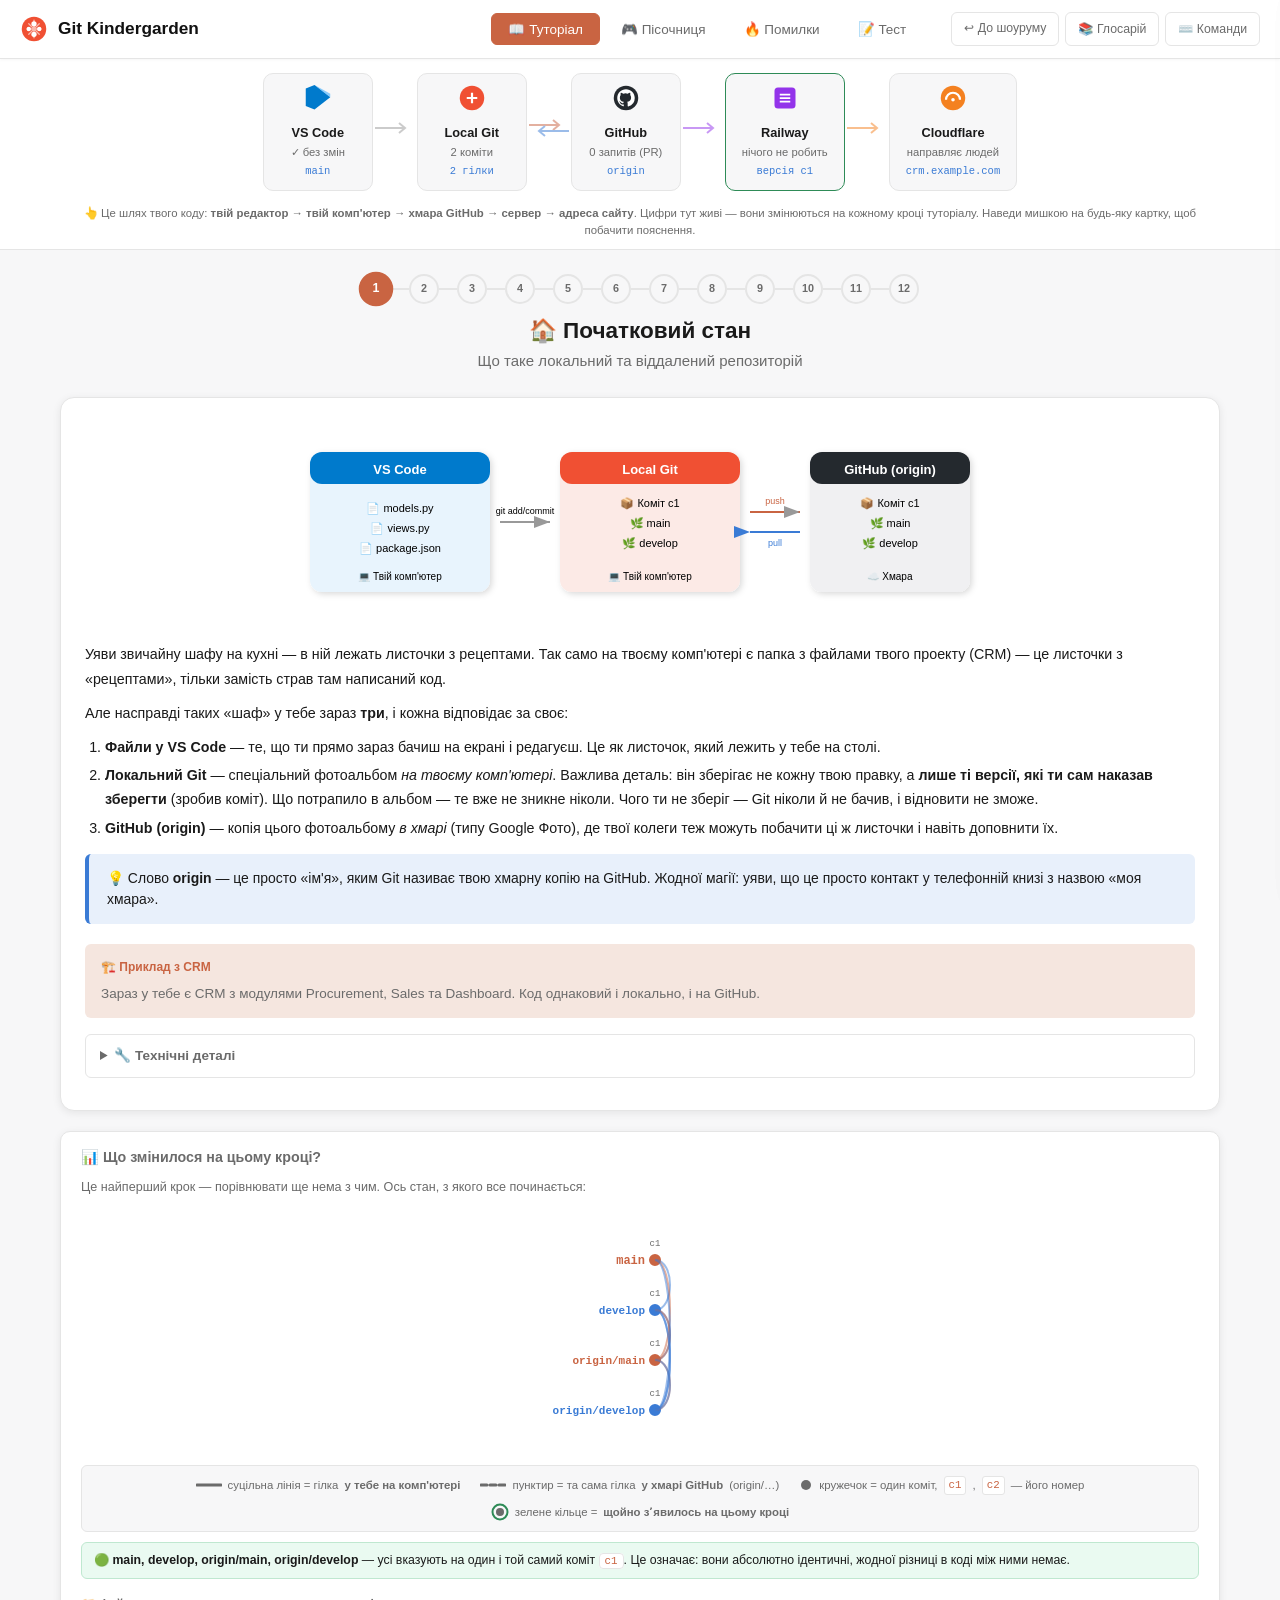
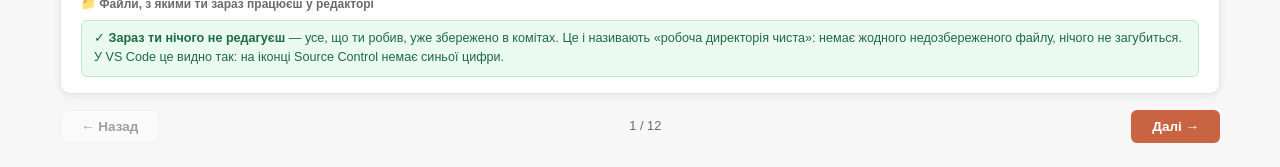
==== web-course/public/examples/git-kindergarden/index.html @ b1223efe "Add completed web course interface and interactive finale" ====
<!DOCTYPE html>
<html lang="uk">
<head>
  <meta charset="UTF-8">
  <meta name="viewport" content="width=device-width, initial-scale=1.0">
  <title>Git Kindergarden — Від коду до деплою</title>
  <link rel="stylesheet" href="css/styles.css">
</head>
<body>

<div class="app-wrapper">

  <!-- Header -->
  <header class="app-header">
    <div class="app-logo">
      <svg viewBox="0 0 32 32" width="28" height="28">
        <circle cx="16" cy="16" r="14" fill="#f05033"/>
        <path d="M16 6v20M8 16h16M10 10l12 12M22 10L10 22" stroke="#fff" stroke-width="1.5" stroke-linecap="round" opacity=".6"/>
        <circle cx="16" cy="10" r="3" fill="#fff"/>
        <circle cx="16" cy="22" r="3" fill="#fff"/>
        <circle cx="10" cy="16" r="2.5" fill="#fff"/>
        <circle cx="22" cy="16" r="2.5" fill="#fff"/>
      </svg>
      <span>Git Kindergarden</span>
    </div>

    <nav class="app-nav">
      <button class="nav-btn active" data-mode="tutorial">📖 Туторіал</button>
      <button class="nav-btn" data-mode="sandbox">🎮 Пісочниця</button>
      <button class="nav-btn" data-mode="failures">🔥 Помилки</button>
      <button class="nav-btn" data-mode="quiz">📝 Тест</button>
    </nav>

    <div class="util-btns">
      <a class="util-btn util-link" href="../../app.html#showroom">↩ До шоуруму</a>
      <button class="util-btn" onclick="toggleGlossary()">📚 Глосарій</button>
      <button class="util-btn" onclick="toggleCheatsheet()">⌨️ Команди</button>
    </div>
  </header>

  <!-- Pipeline Bar -->
  <div id="pipeline-bar"></div>

  <!-- Main Content -->
  <main class="main-content">

    <!-- Tutorial Mode -->
    <div id="tutorial-content" class="mode-content"></div>

    <!-- Sandbox Mode -->
    <div id="sandbox-content" class="mode-content hidden"></div>

    <!-- Failures Mode -->
    <div id="failures-content" class="mode-content hidden"></div>

    <!-- Quiz Mode -->
    <div id="quiz-content" class="mode-content hidden"></div>

  </main>

</div>

<!-- Glossary Panel -->
<div id="glossary-panel" class="slide-panel">
  <button class="panel-close" onclick="toggleGlossary()">&times;</button>
  <h2>📚 Глосарій Git</h2>

  <div class="glossary-item"><div class="glossary-term">repository (repo)</div><div class="glossary-def">Сховище вашого проєкту — весь код + вся історія змін.</div></div>
  <div class="glossary-item"><div class="glossary-term">commit</div><div class="glossary-def">Збереження "знімку" коду. Як зберегти гру — можна повернутися до цього моменту.</div></div>
  <div class="glossary-item"><div class="glossary-term">branch (гілка)</div><div class="glossary-def">Паралельна версія коду. Як чернетка документу — можна експериментувати, не зламавши оригінал.</div></div>
  <div class="glossary-item"><div class="glossary-term">main</div><div class="glossary-def">Головна гілка — "продакшн" код, який працює на сервері.</div></div>
  <div class="glossary-item"><div class="glossary-term">develop</div><div class="glossary-def">Гілка для збирання готових фіч перед випуском. "Тестовий полігон".</div></div>
  <div class="glossary-item"><div class="glossary-term">feature branch</div><div class="glossary-def">Окрема гілка для конкретної задачі: feature/add-dates, feature/fix-login.</div></div>
  <div class="glossary-item"><div class="glossary-term">origin</div><div class="glossary-def">Стандартна назва (alias) для вашого віддаленого репозиторію на GitHub. Як контакт у телефоні.</div></div>
  <div class="glossary-item"><div class="glossary-term">remote</div><div class="glossary-def">Віддалений сервер (зазвичай GitHub), де зберігається "хмарна" копія репозиторію.</div></div>
  <div class="glossary-item"><div class="glossary-term">clone</div><div class="glossary-def">Скопіювати весь репозиторій з GitHub на свій комп'ютер.</div></div>
  <div class="glossary-item"><div class="glossary-term">fetch</div><div class="glossary-def">Перевірити, чи є нові зміни на remote. НЕ змінює ваші файли — тільки інформація.</div></div>
  <div class="glossary-item"><div class="glossary-term">pull</div><div class="glossary-def">Завантажити зміни з remote І злити їх з вашою гілкою. fetch + merge в одній команді.</div></div>
  <div class="glossary-item"><div class="glossary-term">push</div><div class="glossary-def">Відправити ваші коміти на remote (GitHub). Зробити їх доступними для інших.</div></div>
  <div class="glossary-item"><div class="glossary-term">staging area (index)</div><div class="glossary-def">Проміжна зона перед комітом. Ви обираєте, які файли потраплять у наступний коміт.</div></div>
  <div class="glossary-item"><div class="glossary-term">git add</div><div class="glossary-def">Додати файли до staging area. "Покласти в кошик" перед "покупкою" (комітом).</div></div>
  <div class="glossary-item"><div class="glossary-term">merge</div><div class="glossary-def">Злити одну гілку в іншу. Об'єднати зміни.</div></div>
  <div class="glossary-item"><div class="glossary-term">merge conflict</div><div class="glossary-def">Ситуація, коли Git не може автоматично злити зміни — дві людини змінили одне місце.</div></div>
  <div class="glossary-item"><div class="glossary-term">Pull Request (PR)</div><div class="glossary-def">Запит на злиття вашої гілки. Інші перевіряють код + запускаються автоматичні тести.</div></div>
  <div class="glossary-item"><div class="glossary-term">code review</div><div class="glossary-def">Процес перевірки чужого коду перед злиттям. Другий погляд = менше багів.</div></div>
  <div class="glossary-item"><div class="glossary-term">Conventional Commits</div><div class="glossary-def">Домовленість, як підписувати коміти — не команда Git, а правило для людей. Підпис починається зі слова, що каже тип зміни: feat: — додав нове, fix: — виправив поломку, refactor: — переписав код без зміни поведінки, docs: — чіпав тільки тексти. Щоб потім можна було швидко знайти потрібне в історії.</div></div>
  <div class="glossary-item"><div class="glossary-term">CI/CD</div><div class="glossary-def">Continuous Integration / Continuous Deployment — автоматичні тести + деплой при кожному злитті.</div></div>
  <div class="glossary-item"><div class="glossary-term">deploy (деплой)</div><div class="glossary-def">Опублікувати код на сервері, зробити його доступним для користувачів.</div></div>
  <div class="glossary-item"><div class="glossary-term">rollback</div><div class="glossary-def">Повернутися до попередньої робочої версії. "Ctrl+Z" для сервера.</div></div>
  <div class="glossary-item"><div class="glossary-term">Railway</div><div class="glossary-def">Платформа для хостингу. Автоматично збирає і запускає ваш код з GitHub.</div></div>
  <div class="glossary-item"><div class="glossary-term">Cloudflare</div><div class="glossary-def">Сервіс DNS + CDN. Направляє ваш домен (crm.example.com) на сервер Railway.</div></div>
  <div class="glossary-item"><div class="glossary-term">health check</div><div class="glossary-def">Автоматична перевірка "чи живий сервер". Railway пінгає ваш додаток кожні N секунд.</div></div>
  <div class="glossary-item"><div class="glossary-term">hotfix</div><div class="glossary-def">Терміновий фікс прямо в main, коли продакшн зламаний. Обходить звичайний процес.</div></div>
  <div class="glossary-item"><div class="glossary-term">flaky test</div><div class="glossary-def">Нестабільний тест — то проходить, то падає. Причина: залежність від часу, мережі або порядку виконання.</div></div>
</div>

<!-- Cheatsheet Panel -->
<div id="cheatsheet-panel" class="slide-panel">
  <button class="panel-close" onclick="toggleCheatsheet()">&times;</button>
  <h2>⌨️ Git Cheat Sheet</h2>

  <div class="cheat-group">
    <h3>Початок роботи</h3>
    <div class="cheat-row"><span class="cheat-cmd">git clone &lt;url&gt;</span><span class="cheat-desc">Клонувати репо</span></div>
    <div class="cheat-row"><span class="cheat-cmd">git status</span><span class="cheat-desc">Перевірити стан</span></div>
    <div class="cheat-row"><span class="cheat-cmd">git log --oneline</span><span class="cheat-desc">Історія комітів</span></div>
  </div>

  <div class="cheat-group">
    <h3>Синхронізація</h3>
    <div class="cheat-row"><span class="cheat-cmd">git fetch</span><span class="cheat-desc">Перевірити remote</span></div>
    <div class="cheat-row"><span class="cheat-cmd">git pull origin develop</span><span class="cheat-desc">Завантажити + злити</span></div>
    <div class="cheat-row"><span class="cheat-cmd">git push origin &lt;branch&gt;</span><span class="cheat-desc">Відправити коміти</span></div>
  </div>

  <div class="cheat-group">
    <h3>Гілки</h3>
    <div class="cheat-row"><span class="cheat-cmd">git branch</span><span class="cheat-desc">Список гілок</span></div>
    <div class="cheat-row"><span class="cheat-cmd">git checkout -b &lt;name&gt;</span><span class="cheat-desc">Нова гілка</span></div>
    <div class="cheat-row"><span class="cheat-cmd">git checkout &lt;name&gt;</span><span class="cheat-desc">Перейти на гілку</span></div>
    <div class="cheat-row"><span class="cheat-cmd">git branch -d &lt;name&gt;</span><span class="cheat-desc">Видалити гілку</span></div>
  </div>

  <div class="cheat-group">
    <h3>Зміни</h3>
    <div class="cheat-row"><span class="cheat-cmd">git add .</span><span class="cheat-desc">Stage усіх змін</span></div>
    <div class="cheat-row"><span class="cheat-cmd">git add &lt;file&gt;</span><span class="cheat-desc">Stage одного файлу</span></div>
    <div class="cheat-row"><span class="cheat-cmd">git commit -m "msg"</span><span class="cheat-desc">Зберегти коміт</span></div>
    <div class="cheat-row"><span class="cheat-cmd">git diff</span><span class="cheat-desc">Побачити зміни</span></div>
    <div class="cheat-row"><span class="cheat-cmd">git stash</span><span class="cheat-desc">Тимчасово сховати</span></div>
    <div class="cheat-row"><span class="cheat-cmd">git stash pop</span><span class="cheat-desc">Повернути сховане</span></div>
  </div>

  <div class="cheat-group">
    <h3>Виправлення проблем</h3>
    <div class="cheat-row"><span class="cheat-cmd">git pull origin develop</span><span class="cheat-desc">Push відхилено?</span></div>
    <div class="cheat-row"><span class="cheat-cmd">git log --merge</span><span class="cheat-desc">Конфлікти?</span></div>
    <div class="cheat-row"><span class="cheat-cmd">git reset HEAD &lt;file&gt;</span><span class="cheat-desc">Unstage файл</span></div>
    <div class="cheat-row"><span class="cheat-cmd">git checkout -- &lt;file&gt;</span><span class="cheat-desc">Скасувати зміни</span></div>
  </div>

  <div class="cheat-group">
    <h3>⚠️ Ніколи не робити</h3>
    <div class="cheat-row"><span class="cheat-cmd" style="color:var(--clr-error)">git push --force</span><span class="cheat-desc">Перезапише чужу роботу!</span></div>
    <div class="cheat-row"><span class="cheat-cmd" style="color:var(--clr-error)">git reset --hard</span><span class="cheat-desc">Втратите всі зміни!</span></div>
  </div>
</div>

<!-- Scripts (order matters: state → engine → visualizer → tutorial → sandbox → failures → quiz → app) -->
<script src="js/state.js"></script>
<script src="js/git-engine.js"></script>
<script src="js/visualizer.js"></script>
<script src="js/tutorial.js"></script>
<script src="js/sandbox.js"></script>
<script src="js/failures.js"></script>
<script src="js/quiz.js"></script>
<script src="js/app.js"></script>

</body>
</html>
---- web-course/public/examples/git-kindergarden/css/styles.css ----
/* ============================================
   GIT ACADEMY — Light Theme CSS
   Inspired by Claude Cowork desktop interface
   ============================================ */

/* ── CSS Custom Properties ─────────────────── */
:root {
  /* Surface colors */
  --bg: #f7f7f8;
  --bg-card: #ffffff;
  --bg-card-hover: #f0f0f2;
  --bg-input: #ffffff;
  --border: #e5e5e5;
  --border-accent: #c96442;

  /* Text */
  --text: #1a1a1a;
  --text-dim: #6b6b6b;
  --text-bright: #111111;

  /* Branch colors */
  --clr-main: #c96442;
  --clr-develop: #3a7bd5;
  --clr-feature1: #8b5cf6;
  --clr-feature2: #0891b2;
  --clr-feature3: #059669;
  --clr-hotfix: #dc2626;

  /* Environment colors */
  --clr-vscode: #007acc;
  --clr-vscode-hi: #1a9fff;
  --clr-vscode-bg: #e8f4fd;
  --clr-git: #f05033;
  --clr-git-bg: #fceae6;
  --clr-github: #24292e;
  --clr-github-bg: #f0f0f2;
  --clr-railway: #9333ea;
  --clr-railway-bg: #f3e8ff;
  --clr-cf: #f48120;
  --clr-cf-bg: #fef0e0;

  /* Arrows & signals */
  --clr-push: #c96442;
  --clr-pull: #3a7bd5;
  --clr-deploy: #9333ea;
  --clr-arrow: #999;

  /* Status */
  --clr-ok: #2e8b57;
  --clr-warn: #d4930d;
  --clr-error: #d14040;
  --clr-info: #3a7bd5;

  /* UI */
  --radius: 10px;
  --radius-sm: 6px;
  --shadow: 0 2px 8px rgba(0,0,0,.08);
  --shadow-lg: 0 4px 16px rgba(0,0,0,.10);
  --transition: .2s ease;

  /* Font */
  --font: -apple-system, BlinkMacSystemFont, 'Segoe UI', Roboto, 'Helvetica Neue', Arial, sans-serif;
  --font-mono: 'SF Mono', 'Cascadia Code', 'Fira Code', Consolas, monospace;
}

/* ── Reset & Base ─────────────────────────── */
*, *::before, *::after { box-sizing: border-box; margin: 0; padding: 0; }

html { font-size: 15px; scroll-behavior: smooth; }

body {
  font-family: var(--font);
  background: var(--bg);
  color: var(--text);
  line-height: 1.6;
  min-height: 100vh;
  overflow-x: hidden;
  -webkit-font-smoothing: antialiased;
}

a { color: var(--clr-info); text-decoration: none; }
a:hover { text-decoration: underline; }

code {
  font-family: var(--font-mono);
  background: #f0f0f2;
  padding: 2px 6px;
  border-radius: 4px;
  font-size: .88em;
  color: var(--clr-main);
}

h1, h2, h3, h4 { font-weight: 600; line-height: 1.3; }

.hidden { display: none !important; }

/* ── Layout ───────────────────────────────── */
.app-wrapper {
  display: flex;
  flex-direction: column;
  min-height: 100vh;
}

/* ── Header ───────────────────────────────── */
.app-header {
  background: #ffffff;
  border-bottom: 1px solid var(--border);
  padding: 12px 20px;
  display: flex;
  align-items: center;
  gap: 16px;
  position: sticky;
  top: 0;
  z-index: 100;
  box-shadow: 0 1px 3px rgba(0,0,0,.04);
}

.app-logo {
  display: flex;
  align-items: center;
  gap: 10px;
  font-size: 1.15rem;
  font-weight: 700;
  color: var(--text-bright);
  white-space: nowrap;
}
.app-logo svg { flex-shrink: 0; }

/* Navigation */
.app-nav {
  display: flex;
  gap: 4px;
  margin-left: auto;
  flex-wrap: wrap;
}

.nav-btn {
  background: transparent;
  color: var(--text-dim);
  border: 1px solid transparent;
  padding: 7px 16px;
  border-radius: var(--radius-sm);
  cursor: pointer;
  font-family: inherit;
  font-size: .9rem;
  font-weight: 500;
  transition: var(--transition);
  white-space: nowrap;
}
.nav-btn:hover { color: var(--text); background: var(--bg); }
.nav-btn.active {
  color: #fff;
  background: var(--clr-main);
  border-color: var(--clr-main);
}

/* Utility buttons */
.util-btns {
  display: flex;
  gap: 6px;
  margin-left: 12px;
}
.util-btn {
  background: #fff;
  color: var(--text-dim);
  border: 1px solid var(--border);
  padding: 6px 12px;
  border-radius: var(--radius-sm);
  cursor: pointer;
  font-family: inherit;
  font-size: .82rem;
  transition: var(--transition);
  white-space: nowrap;
}
.util-btn:hover { color: var(--text); background: var(--bg); border-color: var(--clr-main); }

/* ── Pipeline Bar ─────────────────────────── */
#pipeline-bar {
  background: #fff;
  border-bottom: 1px solid var(--border);
  overflow-x: auto;
}

.pipeline {
  display: flex;
  align-items: center;
  justify-content: center;
  padding: 14px 20px;
  gap: 0;
  min-width: fit-content;
}

.env-card {
  background: var(--bg);
  border: 1px solid var(--border);
  border-radius: var(--radius);
  padding: 10px 16px;
  min-width: 110px;
  text-align: center;
  transition: var(--transition);
  position: relative;
}
.env-card:hover { border-color: var(--clr-main); transform: translateY(-2px); box-shadow: var(--shadow); }
.env-card.env-changed { border-color: var(--clr-warn); }
.env-card.env-ok { border-color: var(--clr-ok); }
.env-card.env-building { border-color: var(--clr-warn); animation: pulse-border 1.5s infinite; }
.env-card.env-down { border-color: var(--clr-error); }

.env-icon { margin-bottom: 4px; }
.env-label { font-weight: 600; font-size: .85rem; color: var(--text); }
.env-detail { font-size: .75rem; color: var(--text-dim); }
.env-branch {
  font-size: .7rem;
  font-family: var(--font-mono);
  color: var(--clr-info);
  margin-top: 2px;
}

.env-arrow {
  flex-shrink: 0;
  margin: 0 2px;
  opacity: .5;
}

@keyframes pulse-border {
  0%, 100% { border-color: var(--clr-warn); }
  50% { border-color: var(--clr-railway); }
}

.arrow-pulse { animation: arrowMove 1s infinite; }
@keyframes arrowMove {
  0% { stroke-dashoffset: 0; }
  100% { stroke-dashoffset: -20; }
}

/* ── Main Content ─────────────────────────── */
.main-content {
  flex: 1;
  padding: 24px 20px;
  max-width: 1200px;
  margin: 0 auto;
  width: 100%;
}

.mode-content { animation: fadeIn .25s ease; }
.mode-content.hidden { display: none; }

@keyframes fadeIn {
  from { opacity: 0; transform: translateY(6px); }
  to { opacity: 1; transform: translateY(0); }
}

/* ═══════════════════════════════════════════
   TUTORIAL MODE
   ═══════════════════════════════════════════ */

.tutorial-layout { max-width: 900px; margin: 0 auto; }

/* Step header with progress dots */
.step-header {
  text-align: center;
  margin-bottom: 24px;
}
.step-header h2 {
  font-size: 1.5rem;
  margin: 12px 0 4px;
}

.step-progress {
  display: flex;
  align-items: center;
  justify-content: center;
  gap: 0;
  margin-bottom: 8px;
  flex-wrap: wrap;
}
.step-dot {
  width: 30px;
  height: 30px;
  border-radius: 50%;
  display: flex;
  align-items: center;
  justify-content: center;
  font-size: .72rem;
  font-weight: 600;
  cursor: pointer;
  transition: all .2s;
  background: var(--bg);
  color: var(--text-dim);
  border: 2px solid var(--border);
  flex-shrink: 0;
}
.step-dot.active {
  background: var(--clr-main);
  color: #fff;
  border-color: var(--clr-main);
  transform: scale(1.15);
}
.step-dot.done {
  background: #eaf5ef;
  color: var(--clr-ok);
  border-color: var(--clr-ok);
}
.step-dot:hover:not(.active) {
  border-color: var(--clr-main);
  background: #f5e6df;
}
.step-line {
  width: 18px;
  height: 2px;
  background: var(--border);
  flex-shrink: 0;
}

.step-subtitle {
  font-size: 1rem;
  color: var(--text-dim);
  margin-bottom: 4px;
}

/* Step body card */
.step-body {
  background: #fff;
  border: 1px solid var(--border);
  border-radius: 14px;
  padding: 24px;
  margin-bottom: 20px;
  box-shadow: var(--shadow);
}

.step-visual {
  margin-bottom: 20px;
  overflow-x: auto;
}

.step-explanation {
  margin-bottom: 20px;
  font-size: .95rem;
  line-height: 1.7;
}
.step-explanation p { margin-bottom: 10px; }
.step-explanation ol, .step-explanation ul { margin: 8px 0 8px 20px; }
.step-explanation li { margin-bottom: 4px; }

/* CRM example box */
.step-crm {
  background: #f5e6df;
  border-radius: var(--radius-sm);
  padding: 14px 16px;
  margin-bottom: 16px;
}
.crm-badge {
  font-size: .8rem;
  font-weight: 700;
  color: var(--clr-main);
  margin-bottom: 6px;
}
.step-crm p { font-size: .9rem; color: var(--text-dim); margin: 0; }

/* Also old-style .crm-example */
.crm-example {
  background: #f3e8ff;
  border: 1px solid #ddd0f7;
  border-radius: var(--radius);
  padding: 16px;
  margin: 14px 0;
}
.crm-example h4 { color: var(--clr-railway); margin-bottom: 8px; }

/* Tech details expandable */
.step-tech {
  border: 1px solid var(--border);
  border-radius: var(--radius-sm);
  margin-bottom: 8px;
}
.step-tech summary {
  padding: 10px 14px;
  cursor: pointer;
  font-weight: 600;
  font-size: .9rem;
  color: var(--text-dim);
  transition: background .15s;
}
.step-tech summary:hover { background: var(--bg); }
.tech-content {
  padding: 10px 14px 14px;
  font-size: .88rem;
  color: var(--text-dim);
  line-height: 1.7;
  border-top: 1px solid var(--border);
}

/* Old-style tech-detail */
.tech-detail {
  background: #e8f0fb;
  border: 1px solid #d0dff5;
  border-radius: var(--radius);
  padding: 16px;
  margin: 14px 0;
  font-size: .9rem;
}

/* "What changed" */
.step-what-changed {
  background: #fff;
  border: 1px solid var(--border);
  border-radius: var(--radius);
  padding: 16px 20px;
  margin-bottom: 16px;
  box-shadow: var(--shadow);
}
.step-what-changed h4 {
  font-size: .95rem;
  margin-bottom: 10px;
  color: var(--text-dim);
}

/* Step navigation */
.step-nav {
  display: flex;
  align-items: center;
  justify-content: space-between;
  gap: 12px;
}
.step-counter {
  font-size: .85rem;
  color: var(--text-dim);
  font-weight: 500;
}

/* Old-style tutorial nav */
.tutorial-header {
  display: flex;
  justify-content: space-between;
  align-items: center;
  margin-bottom: 20px;
}
.tutorial-progress {
  display: flex;
  gap: 6px;
  flex-wrap: wrap;
}
.progress-dot {
  width: 10px; height: 10px;
  border-radius: 50%;
  background: var(--border);
  cursor: pointer;
  transition: var(--transition);
}
.progress-dot.active { background: var(--clr-info); transform: scale(1.3); }
.progress-dot.done { background: var(--clr-ok); }
.progress-dot:hover { background: var(--text-dim); }
.tutorial-nav {
  display: flex;
  justify-content: space-between;
  margin-top: 24px;
}
.tutorial-card {
  background: #fff;
  border: 1px solid var(--border);
  border-radius: var(--radius);
  padding: 28px;
  margin-bottom: 20px;
  box-shadow: var(--shadow);
}
.tutorial-card h2 {
  font-size: 1.4rem;
  margin-bottom: 4px;
  color: var(--text-bright);
}
.tutorial-card .subtitle { color: var(--text-dim); margin-bottom: 16px; }
.tutorial-card h3 { font-size: 1.1rem; margin: 16px 0 8px; color: var(--clr-info); }
.tutorial-card ul, .tutorial-card ol { margin-left: 20px; margin-bottom: 12px; }
.tutorial-card li { margin-bottom: 4px; }
.tutorial-visual {
  background: var(--bg);
  border: 1px solid var(--border);
  border-radius: var(--radius);
  padding: 20px;
  margin: 16px 0;
  overflow-x: auto;
}
.visual-container { text-align: center; }
.visual-container svg { max-width: 100%; height: auto; }

/* ── Info / Warning / Tip Boxes ───────────── */
.info-box, .warning-box, .tip-box {
  border-radius: var(--radius-sm);
  padding: 14px 18px;
  margin: 14px 0;
  font-size: .93rem;
  line-height: 1.5;
}
.info-box {
  background: #e8f0fb;
  border-left: 4px solid var(--clr-info);
}
.warning-box {
  background: #fef7e6;
  border-left: 4px solid var(--clr-warn);
}
.tip-box {
  background: #eaf5ef;
  border-left: 4px solid var(--clr-ok);
}

/* ── Buttons ──────────────────────────────── */
.btn {
  padding: 8px 20px;
  border: 1px solid transparent;
  border-radius: var(--radius-sm);
  font-family: inherit;
  font-size: .9rem;
  font-weight: 600;
  cursor: pointer;
  transition: var(--transition);
}
.btn:disabled { opacity: .4; cursor: not-allowed; }
.btn-primary { background: var(--clr-main); color: #fff; }
.btn-primary:hover:not(:disabled) { background: #b5573a; }
.btn-secondary { background: #fff; color: var(--text); border-color: var(--border); }
.btn-secondary:hover:not(:disabled) { border-color: var(--text-dim); background: var(--bg); }
.btn-success { background: var(--clr-ok); color: #fff; }
.btn-success:hover:not(:disabled) { background: #257a4a; }
.btn-merge {
  background: var(--clr-ok);
  color: #fff;
  padding: 10px 24px;
  border: none;
  border-radius: var(--radius-sm);
  font-family: inherit;
  font-size: .9rem;
  font-weight: 600;
  cursor: pointer;
}
.btn-merge:disabled { opacity: .5; cursor: not-allowed; }

/* ═══════════════════════════════════════════
   TUTORIAL VISUALS — Mock Editors, GH, etc.
   ═══════════════════════════════════════════ */

.illustration {
  display: block;
  width: 100%;
  max-width: 700px;
  margin: 0 auto;
  border-radius: var(--radius-sm);
}
.illustration-placeholder {
  display: flex;
  align-items: center;
  justify-content: center;
  height: 120px;
  font-size: 2rem;
  background: var(--bg);
  border-radius: var(--radius-sm);
}

.color-mod { color: var(--clr-warn); }
.color-new { color: var(--clr-ok); }
.color-del { color: var(--clr-error); }

/* ── Mock VS Code ─────────────────────────── */
.mock-vscode {
  background: #1e1e1e;
  border-radius: var(--radius);
  overflow: hidden;
  box-shadow: var(--shadow-lg);
  font-family: var(--font-mono);
  font-size: .82rem;
}
.mock-title-bar {
  display: flex;
  align-items: center;
  gap: 10px;
  padding: 8px 14px;
  background: #323233;
  color: #ccc;
  font-size: .78rem;
}
.mock-dots { display: flex; gap: 5px; }
.mock-dots i {
  width: 10px; height: 10px;
  border-radius: 50%;
  display: block;
}
.mock-dots i:nth-child(1) { background: #ff5f57; }
.mock-dots i:nth-child(2) { background: #febc2e; }
.mock-dots i:nth-child(3) { background: #28c840; }

.mock-editor {
  display: flex;
  min-height: 160px;
}
.mock-sidebar {
  width: 200px;
  padding: 10px 8px;
  background: #252526;
  border-right: 1px solid #3c3c3c;
  color: #ccc;
  font-size: .76rem;
}
.mock-file {
  padding: 3px 6px;
  white-space: nowrap;
}
.mock-file.indent { padding-left: 20px; }
.mock-file.mod-file { color: #e2c08d; }
.badge-m {
  display: inline-block;
  background: var(--clr-warn);
  color: #fff;
  font-size: .62rem;
  font-weight: 700;
  padding: 1px 4px;
  border-radius: 3px;
  margin-left: 4px;
}

.mock-code {
  flex: 1;
  padding: 10px 12px;
  color: #d4d4d4;
  line-height: 1.6;
}
.code-line { padding: 1px 0; white-space: nowrap; }
.code-line.code-added {
  background: rgba(40, 167, 69, 0.12);
  border-left: 3px solid #28c840;
  padding-left: 6px;
}
.ln {
  color: #858585;
  display: inline-block;
  width: 24px;
  text-align: right;
  margin-right: 12px;
  user-select: none;
}
.kw { color: #569cd6; }
.fn { color: #dcdcaa; }
.add { color: #6a9955; }

/* ── Realistic VS Code IDE mockup (Activity Bar + Source Control + Status Bar) ── */
.vscode-ide {
  background: #1e1e1e;
  border-radius: var(--radius);
  overflow: hidden;
  box-shadow: var(--shadow-lg);
  font-family: var(--font-mono);
}
.vscode-ide .mock-title-bar { font-family: var(--font); }

.vscode-ide-body {
  display: flex;
  min-height: 220px;
}

/* Activity Bar — leftmost thin strip of icons */
.activity-bar {
  width: 48px;
  flex-shrink: 0;
  background: #333333;
  display: flex;
  flex-direction: column;
  align-items: center;
  padding-top: 8px;
  gap: 2px;
}
.activity-icon {
  position: relative;
  width: 48px;
  height: 42px;
  display: flex;
  align-items: center;
  justify-content: center;
  font-size: 1.15rem;
  color: #a7a7a7;
  border-left: 2px solid transparent;
}
.activity-icon.active {
  color: #ffffff;
  border-left: 2px solid #ffffff;
  background: rgba(255,255,255,0.04);
}
.activity-badge {
  position: absolute;
  top: 4px;
  right: 6px;
  background: #007acc;
  color: #fff;
  font-size: .6rem;
  font-weight: 700;
  min-width: 15px;
  height: 15px;
  border-radius: 8px;
  display: flex;
  align-items: center;
  justify-content: center;
  padding: 0 3px;
  font-family: var(--font);
}

/* Callout: numbered badge pointing at the exact clickable element */
.ui-pin {
  position: relative;
}
.ui-pin.ui-highlight {
  outline: 2px solid #ff9d3b;
  outline-offset: 1px;
  border-radius: 4px;
  animation: pinPulse 1.6s ease-in-out infinite;
}
.callout-num {
  display: inline-flex;
  width: 19px;
  height: 19px;
  border-radius: 50%;
  background: #ff9d3b;
  color: #1e1e1e;
  font-size: .68rem;
  font-weight: 800;
  align-items: center;
  justify-content: center;
  font-family: var(--font);
  vertical-align: middle;
  margin-right: 2px;
}
.ui-pin .callout-num {
  position: absolute;
  top: -9px;
  left: -9px;
  z-index: 5;
  box-shadow: 0 0 0 2px #1e1e1e;
}
@keyframes pinPulse {
  0%, 100% { box-shadow: 0 0 0 0 rgba(255,157,59,.45); }
  50% { box-shadow: 0 0 0 5px rgba(255,157,59,0); }
}

/* Source Control side panel */
.sc-panel {
  width: 280px;
  flex-shrink: 0;
  background: #252526;
  border-right: 1px solid #3c3c3c;
  color: #cccccc;
  font-family: var(--font);
  font-size: .78rem;
  overflow: hidden;
}
.sc-panel-header {
  padding: 8px 12px 4px;
  font-size: .68rem;
  font-weight: 700;
  letter-spacing: .04em;
  color: #cccccc;
  text-transform: uppercase;
  opacity: .85;
}
.sc-message-box {
  margin: 4px 10px 8px;
  background: #313131;
  border: 1px solid #3c3c3c;
  border-radius: 3px;
  padding: 6px 8px;
  font-size: .76rem;
  color: #d4d4d4;
  min-height: 34px;
}
.sc-message-box.placeholder { color: #767676; font-style: normal; }
.sc-commit-btn {
  margin: 0 10px 10px;
  background: #0e639c;
  color: #fff;
  border: none;
  border-radius: 3px;
  padding: 5px 10px;
  font-size: .76rem;
  font-weight: 600;
  display: block;
  width: calc(100% - 20px);
  text-align: center;
  cursor: default;
  font-family: var(--font);
}
.sc-section-header {
  display: flex;
  align-items: center;
  justify-content: space-between;
  padding: 5px 10px;
  font-size: .72rem;
  font-weight: 600;
  color: #cccccc;
}
.sc-section-header .sc-count {
  background: #4d4d4d;
  border-radius: 9px;
  font-size: .64rem;
  padding: 0 6px;
  margin-left: 6px;
  font-weight: 700;
}
.sc-action-icon {
  color: #cccccc;
  font-size: .8rem;
  opacity: .9;
  padding: 1px 4px;
}
.sc-file-row {
  display: flex;
  align-items: center;
  justify-content: space-between;
  padding: 3px 10px;
  gap: 6px;
  white-space: nowrap;
}
.sc-file-row .sc-fname {
  overflow: hidden;
  text-overflow: ellipsis;
  color: #e3e3e3;
}
.sc-file-row .sc-fpath {
  color: #8c8c8c;
  font-size: .68rem;
  margin-left: 4px;
}
.sc-status-letter {
  font-size: .7rem;
  font-weight: 700;
  width: 16px;
  text-align: center;
  flex-shrink: 0;
}
.sc-status-letter.M { color: #e2c08d; }
.sc-status-letter.U { color: #81b88b; }
.sc-status-letter.A { color: #81b88b; }
.sc-stage-icon {
  flex-shrink: 0;
  color: #cccccc;
  opacity: .85;
  font-size: .85rem;
}

/* Status Bar — bottom strip */
.vscode-status-bar {
  display: flex;
  align-items: center;
  justify-content: space-between;
  background: #007acc;
  color: #fff;
  font-size: .72rem;
  font-family: var(--font);
  padding: 2px 10px;
  gap: 10px;
}
.status-bar-left { display: flex; align-items: center; gap: 14px; }
.status-bar-item { display: flex; align-items: center; gap: 4px; }

/* Branch picker popup mockup (for "create branch" step) */
.branch-picker {
  margin-top: -2px;
  background: #252526;
  border: 1px solid #454545;
  border-radius: 4px;
  width: 300px;
  box-shadow: var(--shadow-lg);
  font-family: var(--font);
  font-size: .78rem;
  overflow: hidden;
}
.branch-picker-input {
  padding: 7px 10px;
  background: #3c3c3c;
  color: #fff;
  border-bottom: 1px solid #454545;
}
.branch-picker-item {
  padding: 6px 10px;
  color: #cccccc;
  display: flex;
  gap: 8px;
  align-items: center;
}
.branch-picker-item.bp-new { color: #4fc1ff; }
.branch-picker-item.bp-active { background: #04395e; }

/* Instruction list under a VS Code mockup */
.vscode-steps {
  margin-top: 14px;
  padding: 12px 16px;
  background: var(--bg);
  border: 1px solid var(--border);
  border-radius: var(--radius);
}
.vscode-steps h5 {
  margin: 0 0 8px;
  font-size: .88rem;
  display: flex;
  align-items: center;
  gap: 6px;
}
.vscode-steps ol {
  margin: 0;
  padding-left: 20px;
}
.vscode-steps li {
  margin-bottom: 6px;
  line-height: 1.5;
}
.vscode-steps li .callout-num {
  display: inline-flex;
  position: static;
  width: 17px;
  height: 17px;
  border-radius: 50%;
  background: #ff9d3b;
  color: #1e1e1e;
  font-size: .64rem;
  font-weight: 800;
  align-items: center;
  justify-content: center;
  margin-right: 4px;
  box-shadow: none;
  animation: none;
}
.vscode-steps code { background: var(--bg-card); border: 1px solid var(--border); }
.vscode-steps.gh-steps {
  background: #f7f7fa;
  border-color: #dcdce2;
}
/* One-time setup note (installing an extension etc.) */
.setup-note {
  background: #fff8e8;
  border: 1px solid #f0dfa8;
  border-radius: var(--radius-sm);
  padding: 10px 14px;
  font-size: .82rem;
  line-height: 1.55;
  margin-bottom: 12px;
}
.setup-note code {
  background: var(--bg-card);
  border: 1px solid var(--border);
  padding: 1px 5px;
  border-radius: 4px;
}
/* Collapsed "or do it in the browser instead" fallback */
.alt-way {
  margin-top: 10px;
  border-top: 1px dashed var(--border);
  padding-top: 8px;
}
.alt-way summary {
  cursor: pointer;
  font-size: .82rem;
  color: var(--text-dim);
  font-weight: 600;
}
.alt-way ol { margin: 8px 0 0 20px; font-size: .82rem; color: var(--text-dim); }
.alt-way li { margin-bottom: 4px; line-height: 1.5; }

/* GitHub Pull Requests extension panel */
.pr-form { padding: 4px 10px 10px; }
.pr-field { margin-bottom: 10px; }
.pr-field-label {
  font-size: .68rem;
  text-transform: uppercase;
  letter-spacing: .03em;
  color: #9d9d9d;
  margin-bottom: 3px;
}
.pr-field-value {
  background: #313131;
  border: 1px solid #3c3c3c;
  border-radius: 3px;
  padding: 5px 8px;
  font-size: .76rem;
  color: #d4d4d4;
}
.pr-view-title { font-size: .86rem; font-weight: 600; color: #e3e3e3; margin: 4px 0 2px; }
.pr-view-meta { font-size: .7rem; color: #8c8c8c; margin-bottom: 10px; }
.pr-checks {
  background: #2d2d2d;
  border: 1px solid #3c3c3c;
  border-radius: 3px;
  padding: 7px 9px;
  margin-bottom: 10px;
}
.pr-check { font-size: .73rem; color: #cccccc; padding: 1px 0; }
.pr-check.ok { color: #89d185; }
.pr-merge-btn { background: #2ea043; }

/* Old-style mock editor */
.editor-tabs {
  display: flex;
  background: #11111b;
  border-bottom: 1px solid #313244;
}
.editor-tab {
  padding: 8px 16px;
  font-size: .8rem;
  color: #6c7086;
  border-right: 1px solid #313244;
}
.editor-tab.active { color: #cdd6f4; background: #1e1e2e; border-bottom: 2px solid var(--clr-vscode); }
.editor-content {
  padding: 14px;
  font-family: var(--font-mono);
  font-size: .82rem;
  line-height: 1.7;
}
.line-add { color: var(--clr-ok); }
.line-del { color: var(--clr-error); text-decoration: line-through; }
.line-num {
  display: inline-block;
  width: 30px;
  color: #585b70;
  text-align: right;
  margin-right: 12px;
  user-select: none;
}

/* ── Staging Visual ───────────────────────── */
.staging-visual {
  display: flex;
  align-items: center;
  justify-content: center;
  gap: 8px;
  padding: 16px;
  flex-wrap: wrap;
}
.staging-col {
  background: #fff;
  border: 1px solid var(--border);
  border-radius: var(--radius-sm);
  padding: 14px;
  min-width: 140px;
  text-align: center;
}
.staging-col h4 {
  font-size: .82rem;
  margin-bottom: 8px;
  color: var(--text-dim);
}
.staging-area {
  border-color: var(--clr-info);
  background: #e8f0fb;
}
.staging-file {
  padding: 4px 8px;
  margin: 4px 0;
  border-radius: 4px;
  font-size: .82rem;
  font-family: var(--font-mono);
  background: var(--bg);
}
.staging-file.done { color: var(--clr-ok); background: #eaf5ef; }
.staging-file.staged { color: var(--clr-info); background: #e8f0fb; font-weight: 600; }
.staging-arrow {
  display: flex;
  flex-direction: column;
  align-items: center;
  gap: 2px;
}
.staging-cmd {
  font-family: var(--font-mono);
  font-size: .72rem;
  color: var(--text-dim);
  font-weight: 600;
}

/* Old grid staging */
.staging-zone {
  background: var(--bg);
  border: 2px dashed var(--border);
  border-radius: var(--radius);
  padding: 16px;
  text-align: center;
  min-height: 100px;
}
.staging-zone.active { border-color: var(--clr-ok); border-style: solid; }

/* ── Commit Visual ────────────────────────── */
.commit-visual { text-align: center; }
.commit-card-big {
  display: inline-block;
  background: #fff;
  border: 2px solid var(--clr-main);
  border-radius: var(--radius);
  padding: 20px 28px;
  text-align: left;
  box-shadow: var(--shadow-lg);
}
.commit-hash {
  font-family: var(--font-mono);
  font-size: 1.1rem;
  font-weight: 700;
  color: var(--clr-main);
  margin-bottom: 4px;
}
.commit-msg {
  font-size: .95rem;
  font-weight: 600;
  color: var(--text);
  margin-bottom: 4px;
}
.commit-meta {
  font-size: .8rem;
  color: var(--text-dim);
  margin-bottom: 8px;
}
.commit-files {
  font-family: var(--font-mono);
  font-size: .8rem;
  color: var(--text-dim);
  line-height: 1.6;
}
.commit-note {
  margin-top: 12px;
  padding: 8px 14px;
  background: #fef7e6;
  border-radius: var(--radius-sm);
  font-size: .85rem;
  color: var(--clr-warn);
  font-weight: 600;
  display: inline-block;
}

.commit-card-visual {
  background: #fff;
  border: 2px solid var(--clr-ok);
  border-radius: var(--radius);
  padding: 16px;
  max-width: 400px;
  margin: 0 auto;
}

/* ── Mock GitHub PR ───────────────────────── */
.mock-github {
  background: #fff;
  border: 1px solid var(--border);
  border-radius: var(--radius);
  overflow: hidden;
  box-shadow: var(--shadow);
  margin: 10px 0;
}
.mock-gh-header {
  display: flex;
  align-items: center;
  gap: 10px;
  padding: 14px 18px;
  border-bottom: 1px solid var(--border);
  flex-wrap: wrap;
}
.gh-topbar {
  background: var(--bg);
  padding: 10px 16px;
  display: flex;
  align-items: center;
  gap: 8px;
  border-bottom: 1px solid var(--border);
}
.gh-body { padding: 16px; }
.gh-icon { font-size: 1.2rem; }
.gh-pr-title {
  font-weight: 600;
  font-size: .95rem;
  color: var(--text);
}
.gh-badge {
  padding: 3px 10px;
  border-radius: 12px;
  font-size: .72rem;
  font-weight: 700;
  text-transform: uppercase;
}
.gh-badge.open { background: #eaf5ef; color: var(--clr-ok); }
.gh-badge.approved { background: #e8f0fb; color: var(--clr-info); }
.mock-gh-body { padding: 16px 18px; }
.gh-meta {
  display: flex;
  gap: 16px;
  font-size: .85rem;
  color: var(--text-dim);
  margin-bottom: 14px;
  flex-wrap: wrap;
}
.gh-changes { margin-bottom: 14px; }
.gh-file {
  display: flex;
  align-items: center;
  gap: 8px;
  padding: 6px 10px;
  border-radius: 4px;
  font-family: var(--font-mono);
  font-size: .82rem;
  background: var(--bg);
  margin-bottom: 4px;
}
.gh-diff {
  margin-left: auto;
  font-size: .75rem;
  color: var(--text-dim);
}
.gh-checks { margin-top: 12px; }
.gh-checks-list {
  display: flex;
  flex-direction: column;
  gap: 6px;
  margin-bottom: 14px;
}
.gh-check {
  display: flex;
  align-items: center;
  gap: 8px;
  padding: 6px 0;
  font-size: .85rem;
}
.check {
  padding: 8px 12px;
  border-radius: var(--radius-sm);
  font-size: .85rem;
}
.check.passed { background: #eaf5ef; color: var(--clr-ok); }
.check.pending { background: #fef7e6; color: var(--clr-warn); }
.gh-merge-btn { margin-top: 12px; text-align: right; }

/* ── Deploy Visual ────────────────────────── */
.deploy-visual {
  display: flex;
  align-items: center;
  justify-content: center;
  gap: 0;
  padding: 16px 8px;
  flex-wrap: wrap;
}
.deploy-step {
  display: flex;
  flex-direction: column;
  align-items: center;
  gap: 4px;
  padding: 12px 10px;
  border-radius: var(--radius-sm);
  border: 1px solid var(--border);
  background: #fff;
  min-width: 80px;
  transition: all .2s;
}
.deploy-step.done {
  border-color: var(--clr-ok);
  background: #eaf5ef;
}
.deploy-step.building {
  border-color: var(--clr-warn);
  background: #fef7e6;
  animation: pulse-build 1.5s ease-in-out infinite;
}
@keyframes pulse-build {
  0%, 100% { opacity: 1; }
  50% { opacity: .6; }
}
.deploy-connector {
  width: 24px;
  height: 2px;
  background: var(--border);
  flex-shrink: 0;
}
.deploy-connector.active { background: var(--clr-ok); }
.ds-icon { font-size: 1.3rem; }
.ds-label { font-size: .7rem; font-weight: 600; color: var(--text-dim); text-align: center; }

/* Old deploy pipeline */
.deploy-pipeline-visual {
  display: flex;
  align-items: center;
  gap: 12px;
  flex-wrap: wrap;
  justify-content: center;
}
.deploy-stage {
  background: #fff;
  border: 1px solid var(--border);
  border-radius: var(--radius-sm);
  padding: 10px 16px;
  text-align: center;
  font-size: .85rem;
  min-width: 100px;
}
.deploy-stage.active { border-color: var(--clr-ok); }

/* Push animation */
.push-anim { position: relative; height: 80px; margin: 20px 0; }
.push-anim .push-packet { animation: push-slide 2s ease-in-out infinite; }
@keyframes push-slide {
  0%   { transform: translateX(-80px); opacity: 0; }
  20%  { opacity: 1; }
  80%  { opacity: 1; }
  100% { transform: translateX(80px); opacity: 0; }
}
.push-dot {
  position: absolute;
  width: 14px; height: 14px;
  border-radius: 50%;
  background: var(--clr-ok);
  top: 50%;
  transform: translateY(-50%);
  animation: pushMove 1.5s ease-in-out infinite;
}
@keyframes pushMove {
  0% { left: 10%; opacity: 1; }
  100% { left: 85%; opacity: .3; }
}

/* Merge animation */
.merge-anim-svg line, .merge-anim-svg path {
  stroke-dasharray: 200;
  stroke-dashoffset: 200;
  animation: drawLine 2s ease forwards;
}
@keyframes drawLine { to { stroke-dashoffset: 0; } }

/* ═══════════════════════════════════════════
   BRANCH GRAPH SVG
   ═══════════════════════════════════════════ */
.branch-svg { display: block; }
.branch-label { font-size: 11px; font-family: var(--font-mono); font-weight: 600; }
.branch-label.current-branch { font-weight: 800; font-size: 12px; }
.commit-node { cursor: pointer; }
.commit-node:hover circle,
.commit-node:hover polygon { filter: brightness(1.1); stroke-width: 3; }
.commit-id { font-size: 9px; fill: var(--text-dim); font-family: var(--font-mono); }

/* Tooltip */
.tooltip {
  position: absolute;
  background: var(--text);
  color: #fff;
  padding: 5px 10px;
  border-radius: 4px;
  font-size: .78rem;
  font-family: var(--font-mono);
  pointer-events: none;
  z-index: 1000;
  opacity: 0;
  transition: opacity .15s;
  white-space: nowrap;
}
.tooltip.visible { opacity: 1; }

/* ── Pipeline caption + branch-graph legend (explain the visual language) ── */
.pipeline-caption {
  max-width: 1200px;
  margin: 0 auto;
  padding: 0 20px 10px;
  font-size: .76rem;
  color: var(--text-dim);
  line-height: 1.5;
  text-align: center;
}
.graph-legend {
  display: flex;
  flex-wrap: wrap;
  justify-content: center;
  gap: 8px 20px;
  margin-top: 10px;
  padding: 10px 14px;
  background: var(--bg);
  border: 1px solid var(--border);
  border-radius: var(--radius-sm);
  font-size: .76rem;
  color: var(--text-dim);
}
.gl-item { display: flex; align-items: center; gap: 6px; }
.gl-item code {
  background: var(--bg-card);
  border: 1px solid var(--border);
  padding: 0 4px;
  border-radius: 3px;
  font-size: .72rem;
}

/* ── Prominent command box (the real git command, not buried in details) ── */
.cmd-box-group {
  display: flex;
  flex-direction: column;
  gap: 10px;
  margin: 6px 0 18px;
}
.cmd-box {
  background: var(--bg);
  border: 1px solid var(--border);
  border-left: 4px solid var(--text-dim);
  border-radius: var(--radius-sm);
  padding: 12px 16px;
}
.cmd-box.cmd-recommended {
  border-left-color: var(--clr-ok);
  background: #f0faf4;
}
.cmd-box-label {
  font-size: .76rem;
  font-weight: 700;
  text-transform: uppercase;
  letter-spacing: .03em;
  color: var(--text-dim);
  margin-bottom: 6px;
}
.cmd-box.cmd-recommended .cmd-box-label { color: var(--clr-ok); }
.cmd-box-code {
  display: block;
  font-family: var(--font-mono);
  font-size: .92rem;
  font-weight: 600;
  background: var(--bg-card);
  border: 1px solid var(--border);
  border-radius: 6px;
  padding: 8px 12px;
  margin-bottom: 8px;
  overflow-x: auto;
  white-space: pre;
  color: var(--text-bright);
}
.cmd-box-desc {
  font-size: .84rem;
  color: var(--text-dim);
  line-height: 1.5;
}

/* ── Before → After comparison on one slide ── */
.ba-grid {
  display: grid;
  grid-template-columns: 1fr auto 1fr;
  gap: 10px;
  align-items: stretch;
  margin: 10px 0 14px;
}
.ba-col {
  border: 1px solid var(--border);
  border-radius: var(--radius-sm);
  padding: 10px 12px 14px;
  background: var(--bg);
  min-width: 0;
}
.ba-col.ba-before { opacity: .75; }
.ba-col.ba-after { background: #f4fbf7; border-color: #bfe8d0; }
.ba-label {
  font-size: .72rem;
  font-weight: 800;
  letter-spacing: .05em;
  color: var(--text-dim);
  margin-bottom: 8px;
  text-transform: uppercase;
}
.ba-label span {
  font-weight: 500;
  text-transform: none;
  letter-spacing: 0;
  opacity: .85;
}
.ba-col.ba-after .ba-label { color: #1d6b43; }
.ba-arrow {
  display: flex;
  align-items: center;
  font-size: 1.6rem;
  color: var(--clr-ok);
  font-weight: 700;
}
.ba-start-note {
  font-size: .84rem;
  color: var(--text-dim);
  margin-bottom: 8px;
}
.diff-box {
  background: #f4fbf7;
  border: 1px solid #bfe8d0;
  border-radius: var(--radius-sm);
  padding: 10px 14px;
  margin-bottom: 12px;
}
.diff-title {
  font-size: .82rem;
  font-weight: 700;
  color: #1d6b43;
  margin-bottom: 6px;
}
.diff-list { margin: 0; padding-left: 20px; }
.diff-list li { font-size: .84rem; line-height: 1.55; margin-bottom: 4px; }
.diff-list code, .diff-none code {
  background: var(--bg-card);
  border: 1px solid var(--border);
  padding: 1px 5px;
  border-radius: 4px;
}
.diff-none { font-size: .84rem; color: var(--text-dim); line-height: 1.5; }
.commit-id-new { font-weight: 700; fill: var(--clr-ok) !important; }

@media (max-width: 900px) {
  .ba-grid { grid-template-columns: 1fr; }
  .ba-arrow { justify-content: center; transform: rotate(90deg); }
}

/* ── Branch state summary (plain-language) ── */
.branch-summary {
  margin: 10px 0 16px;
  display: flex;
  flex-direction: column;
  gap: 6px;
}
.bs-line {
  font-size: .82rem;
  padding: 8px 12px;
  border-radius: var(--radius-sm);
  background: var(--bg);
  border: 1px solid var(--border);
  line-height: 1.5;
}
.bs-line code {
  background: var(--bg-card);
  border: 1px solid var(--border);
  padding: 1px 5px;
  border-radius: 4px;
}
.bs-line.bs-same { background: #eafaf1; border-color: #bfe8d0; }
.bs-line.bs-ahead { background: #fdeee7; border-color: #f3cbb3; }
.bs-line.bs-behind { background: #eaf1fb; border-color: #c3d8f5; }
.bs-line.bs-local-only { background: #fff8e8; border-color: #f0dfa8; }
.bs-line.bs-count { background: #f1f0fb; border-color: #d8d5f0; }
.bs-line.bs-count ul { margin: 6px 0 6px 18px; }
.bs-line.bs-count li { margin-bottom: 2px; }

/* ── Working Directory Status ─────────────── */
.wd-status { font-size: .85rem; }
.wd-title {
  font-size: .8rem;
  font-weight: 600;
  color: var(--text-dim);
  margin-bottom: 6px;
}
.wd-section {
  padding: 8px 12px;
  border-radius: 4px;
  margin-bottom: 4px;
  display: flex;
  align-items: flex-start;
  gap: 8px;
  line-height: 1.5;
}
.wd-section .wd-badge { flex-shrink: 0; }
.wd-modified { background: #fef7e6; }
.wd-untracked { background: #eaf5ef; }
.wd-staged { background: #e8f0fb; }
.wd-conflict { background: #fceaea; }

.wd-badge {
  display: inline-block;
  width: 20px; height: 20px;
  line-height: 20px;
  text-align: center;
  border-radius: 4px;
  font-size: .7rem;
  font-weight: 700;
  flex-shrink: 0;
  color: #fff;
}
.wd-badge.mod { background: var(--clr-warn); }
.wd-badge.new { background: var(--clr-ok); }
.wd-badge.staged { background: var(--clr-info); }
.wd-badge.conflict { background: var(--clr-error); }
.wd-file { font-family: var(--font-mono); font-size: .8rem; }
.wd-clean {
  color: #1d6b43;
  font-size: .84rem;
  line-height: 1.55;
  background: #eafaf1;
  border: 1px solid #bfe8d0;
  border-radius: var(--radius-sm);
  padding: 8px 12px;
}

/* ── Action Log ───────────────────────────── */
.log-entry {
  display: flex;
  gap: 8px;
  padding: 5px 0;
  font-size: .8rem;
  border-bottom: 1px solid #f0f0f0;
  align-items: flex-start;
}
.log-entry:last-child { border-bottom: none; }
.log-icon { flex-shrink: 0; }
.log-text { flex: 1; color: var(--text); }
.log-time { color: var(--text-dim); font-size: .7rem; white-space: nowrap; }
.log-empty { color: var(--text-dim); font-size: .85rem; font-style: italic; }

/* ── Deployment Info ──────────────────────── */
.deploy-info { font-size: .85rem; }
.deploy-row { margin-bottom: 4px; color: var(--text-dim); }
.build-log {
  background: #f4f4f6;
  border-radius: var(--radius-sm);
  padding: 8px 10px;
  margin-top: 8px;
  font-family: var(--font-mono);
  font-size: .75rem;
  color: var(--text-dim);
}

/* ── PR Cards ─────────────────────────────── */
.pr-card {
  display: flex;
  align-items: center;
  gap: 8px;
  padding: 8px 10px;
  background: var(--bg);
  border: 1px solid var(--border);
  border-radius: var(--radius-sm);
  margin-bottom: 6px;
  font-size: .85rem;
}
.pr-status { font-size: 1rem; flex-shrink: 0; }
.pr-title { flex: 1; font-weight: 500; }
.pr-badge {
  font-size: .7rem;
  padding: 2px 8px;
  border-radius: 10px;
  text-transform: uppercase;
  font-weight: 600;
}
.pr-open .pr-badge { background: #fef7e6; color: var(--clr-warn); }
.pr-approved .pr-badge { background: #eaf5ef; color: var(--clr-ok); }
.pr-merged .pr-badge { background: #f3e8ff; color: var(--clr-railway); }
.pr-empty { color: var(--text-dim); font-size: .85rem; font-style: italic; }

/* ═══════════════════════════════════════════
   SANDBOX MODE
   ═══════════════════════════════════════════ */

.sandbox-layout {
  display: grid;
  grid-template-columns: 280px 1fr 260px;
  gap: 16px;
}

.sandbox-panel {
  background: #fff;
  border: 1px solid var(--border);
  border-radius: var(--radius);
  padding: 16px;
  box-shadow: var(--shadow);
}
.sandbox-panel h3 {
  font-size: 1rem;
  margin-bottom: 12px;
  color: var(--text-bright);
}
.sandbox-panel h4 {
  font-size: .85rem;
  color: var(--text-dim);
  margin: 12px 0 6px;
}

.sandbox-section {
  margin-bottom: 16px;
  padding-bottom: 12px;
  border-bottom: 1px solid #f0f0f0;
}
.sandbox-section:last-child { border-bottom: none; }

/* Action grid */
.action-grid {
  display: grid;
  grid-template-columns: 1fr 1fr;
  gap: 6px;
}

.action-btn {
  display: flex;
  flex-direction: column;
  align-items: center;
  padding: 10px 6px;
  background: var(--bg);
  border: 1px solid var(--border);
  border-radius: var(--radius-sm);
  cursor: pointer;
  transition: var(--transition);
  color: var(--text);
  font-family: inherit;
}
.action-btn:hover:not(.disabled) {
  border-color: var(--clr-main);
  background: #f5e6df;
  transform: translateY(-1px);
}
.action-btn.disabled {
  opacity: .35;
  cursor: not-allowed;
}
.action-icon { font-size: 1.3rem; }
.action-label { font-size: .78rem; font-weight: 600; margin-top: 2px; }
.action-desc { font-size: .65rem; color: var(--text-dim); }

/* Feedback */
.feedback {
  margin-top: 12px;
  padding: 10px 14px;
  border-radius: var(--radius-sm);
  font-size: .85rem;
  animation: fadeIn .2s ease;
}
.feedback-success { background: #eaf5ef; color: var(--clr-ok); border: 1px solid #c3e6d1; }
.feedback-error { background: #fceaea; color: var(--clr-error); border: 1px solid #f0c5c5; }

/* Branch selector */
.sandbox-branch-selector {
  margin-top: 14px;
  padding-top: 12px;
  border-top: 1px solid #f0f0f0;
}
.sandbox-branch-selector label {
  display: block;
  font-size: .8rem;
  color: var(--text-dim);
  margin-bottom: 4px;
  font-weight: 500;
}
.sandbox-branch-selector select {
  width: 100%;
  padding: 6px 8px;
  background: #fff;
  border: 1px solid var(--border);
  border-radius: var(--radius-sm);
  color: var(--text);
  font-family: var(--font-mono);
  font-size: .85rem;
}

/* ═══════════════════════════════════════════
   FAILURE LAB MODE
   ═══════════════════════════════════════════ */

.failures-menu { max-width: 900px; margin: 0 auto; }
.failures-menu h2 { margin-bottom: 6px; font-size: 1.4rem; }
.failures-intro { color: var(--text-dim); margin-bottom: 20px; font-size: .92rem; }

.scenario-grid {
  display: grid;
  grid-template-columns: repeat(auto-fill, minmax(280px, 1fr));
  gap: 14px;
}

.scenario-card {
  background: #fff;
  border: 1px solid var(--border);
  border-radius: var(--radius);
  padding: 20px;
  cursor: pointer;
  transition: var(--transition);
  box-shadow: var(--shadow);
}
.scenario-card:hover {
  border-color: var(--clr-main);
  transform: translateY(-3px);
  box-shadow: var(--shadow-lg);
}
.scenario-icon { font-size: 2rem; margin-bottom: 8px; }
.scenario-title { font-weight: 700; margin-bottom: 6px; color: var(--text-bright); font-size: 1rem; }
.scenario-desc { font-size: .85rem; color: var(--text-dim); margin-bottom: 8px; }
.scenario-diff { font-size: .8rem; }

/* Failure detail */
.failure-detail { max-width: 800px; margin: 0 auto; }
.failure-detail h2 { margin-bottom: 16px; font-size: 1.3rem; }
.failure-detail h3 { font-size: 1.1rem; margin-bottom: 12px; }

.back-btn {
  background: transparent;
  border: 1px solid var(--border);
  color: var(--text-dim);
  padding: 6px 14px;
  border-radius: var(--radius-sm);
  cursor: pointer;
  font-family: inherit;
  font-size: .85rem;
  margin-bottom: 16px;
  transition: var(--transition);
}
.back-btn:hover { color: var(--text); border-color: var(--text-dim); }

.failure-progress {
  display: flex;
  align-items: center;
  gap: 0;
  margin-bottom: 20px;
}
.fp-dot {
  width: 32px; height: 32px;
  border-radius: 50%;
  background: var(--bg);
  border: 2px solid var(--border);
  display: flex;
  align-items: center;
  justify-content: center;
  font-size: .85rem;
  font-weight: 600;
  color: var(--text-dim);
}
.fp-dot.active { border-color: var(--clr-info); color: var(--clr-info); background: #e8f0fb; }
.fp-dot.done { border-color: var(--clr-ok); color: var(--clr-ok); background: #eaf5ef; }
.fp-line {
  flex: 1;
  height: 2px;
  background: var(--border);
  max-width: 60px;
}

.failure-scene, .failure-solution {
  background: #fff;
  border: 1px solid var(--border);
  border-radius: var(--radius);
  padding: 24px;
  margin-bottom: 16px;
  box-shadow: var(--shadow);
}
.failure-scene p, .failure-solution p { margin-bottom: 8px; }
.failure-scene ul, .failure-solution ul { margin-left: 18px; margin-bottom: 12px; }
.failure-solution h4 { color: var(--clr-ok); margin: 14px 0 6px; }

.failure-nav {
  display: flex;
  justify-content: space-between;
  margin-top: 20px;
}

/* ── Terminal Block ───────────────────────── */
.terminal-block {
  background: #1e1e1e;
  border-radius: var(--radius-sm);
  overflow: hidden;
  margin: 12px 0;
  font-family: var(--font-mono);
  font-size: .82rem;
}
.terminal-header {
  background: #323233;
  color: #aaa;
  padding: 6px 12px;
  font-size: .72rem;
}
.terminal-block code {
  display: block;
  padding: 10px 14px;
  color: #d4d4d4;
  background: transparent;
  border-radius: 0;
  white-space: pre-wrap;
  word-break: break-all;
}
.terminal-error {
  padding: 6px 14px 10px;
  color: #f48771;
  white-space: pre-wrap;
  word-break: break-all;
}

/* Command block (light version) */
.cmd-block {
  background: #f4f4f6;
  border: 1px solid var(--border);
  border-radius: var(--radius-sm);
  margin: 8px 0;
}
.cmd-block code {
  display: block;
  padding: 10px 14px;
  background: transparent;
  border-radius: 0;
  color: var(--text);
  white-space: pre-wrap;
  word-break: break-all;
}

/* ── Mock CI / Railway / GitHub (failures) ── */
.ci-mock, .railway-mock, .github-mock, .status-board {
  background: #fff;
  border: 1px solid var(--border);
  border-radius: var(--radius-sm);
  overflow: hidden;
  margin: 12px 0;
  box-shadow: var(--shadow);
}
.ci-header, .rw-header, .gh-header {
  padding: 10px 16px;
  font-weight: 600;
  font-size: .9rem;
  border-bottom: 1px solid var(--border);
  background: var(--bg);
}
.ci-item {
  padding: 8px 16px;
  font-size: .85rem;
  border-bottom: 1px solid #f0f0f0;
}
.ci-item:last-child { border-bottom: none; }
.ci-pass { color: var(--clr-ok); }
.ci-fail { color: var(--clr-error); }

.rw-line { padding: 4px 16px; font-family: var(--font-mono); font-size: .8rem; }
.rw-ok { color: var(--clr-ok); }
.rw-fail { color: var(--clr-error); }
.rw-error {
  color: var(--clr-error);
  padding: 6px 16px;
  background: #fceaea;
  font-family: var(--font-mono);
  font-size: .78rem;
  white-space: pre-wrap;
}

.gh-pr-icon { font-size: 1.1rem; margin-right: 6px; }
.gh-conflict-banner {
  background: #fef7e6;
  padding: 10px 16px;
  color: var(--clr-warn);
  font-weight: 600;
  font-size: .88rem;
}

.status-board { padding: 0; }
.status-row {
  padding: 10px 16px;
  border-bottom: 1px solid #f0f0f0;
  font-size: .9rem;
}
.status-row:last-child { border-bottom: none; }
.status-ok { color: var(--clr-ok); }
.status-fail { color: var(--clr-error); font-weight: 600; }

/* ═══════════════════════════════════════════
   QUIZ MODE
   ═══════════════════════════════════════════ */

.quiz-layout { max-width: 700px; margin: 0 auto; }

.quiz-header {
  display: flex;
  justify-content: space-between;
  align-items: center;
  margin-bottom: 20px;
  flex-wrap: wrap;
  gap: 10px;
}
.quiz-header h2 { font-size: 1.3rem; }

.quiz-progress { display: flex; gap: 6px; flex-wrap: wrap; }
.qp-dot {
  width: 28px; height: 28px;
  border-radius: 50%;
  background: #fff;
  border: 2px solid var(--border);
  display: flex;
  align-items: center;
  justify-content: center;
  font-size: .75rem;
  font-weight: 600;
  cursor: pointer;
  transition: var(--transition);
  color: var(--text-dim);
}
.qp-dot.active { border-color: var(--clr-info); color: var(--clr-info); background: #e8f0fb; }
.qp-dot.correct { border-color: var(--clr-ok); background: #eaf5ef; color: var(--clr-ok); }
.qp-dot.wrong { border-color: var(--clr-error); background: #fceaea; color: var(--clr-error); }

.quiz-question {
  background: #fff;
  border: 1px solid var(--border);
  border-radius: var(--radius);
  padding: 28px;
  box-shadow: var(--shadow);
}
.qq-number { color: var(--text-dim); font-size: .85rem; margin-bottom: 8px; font-weight: 500; }
.qq-text { font-size: 1.1rem; font-weight: 600; margin-bottom: 20px; color: var(--text-bright); line-height: 1.5; }

.qq-options { display: flex; flex-direction: column; gap: 8px; }
.qq-option {
  padding: 12px 16px;
  background: var(--bg);
  border: 1px solid var(--border);
  border-radius: var(--radius-sm);
  cursor: pointer;
  transition: var(--transition);
  font-size: .93rem;
  line-height: 1.4;
}
.qq-option:hover { border-color: var(--clr-main); background: #f5e6df; }
.qq-option.selected { border-color: var(--clr-main); background: #f5e6df; }
.qq-option.correct { border-color: var(--clr-ok); background: #eaf5ef; font-weight: 600; }
.qq-option.wrong { border-color: var(--clr-error); background: #fceaea; opacity: .8; }

.qq-explain {
  margin-top: 16px;
  padding: 14px 18px;
  border-radius: var(--radius-sm);
  font-size: .9rem;
  line-height: 1.5;
  animation: fadeIn .3s ease;
}
.qq-explain p { margin-top: 4px; }
.explain-correct { background: #eaf5ef; border-left: 4px solid var(--clr-ok); }
.explain-wrong { background: #fceaea; border-left: 4px solid var(--clr-error); }

.quiz-nav {
  display: flex;
  justify-content: space-between;
  margin-top: 20px;
}

/* Quiz results */
.quiz-results {
  text-align: center;
  max-width: 600px;
  margin: 0 auto;
}
.qr-emoji { font-size: 3.5rem; margin-bottom: 8px; }
.qr-grade { font-size: 2.8rem; font-weight: 800; color: var(--clr-main); }
.qr-score { font-size: 1.2rem; color: var(--text-dim); margin-bottom: 8px; }
.qr-msg { font-size: 1rem; margin-bottom: 24px; }

.qr-breakdown {
  text-align: left;
  background: #fff;
  border: 1px solid var(--border);
  border-radius: var(--radius);
  padding: 16px;
  margin-bottom: 24px;
  box-shadow: var(--shadow);
}
.qr-row {
  display: flex;
  gap: 8px;
  padding: 6px 0;
  font-size: .85rem;
  border-bottom: 1px solid #f0f0f0;
  align-items: flex-start;
}
.qr-row:last-child { border-bottom: none; }
.qr-icon { flex-shrink: 0; }
.qr-q { flex: 1; line-height: 1.4; }
.qr-ok { background: #eaf5ef; padding: 4px 8px; border-radius: 4px; }
.qr-fail { background: #fceaea; padding: 4px 8px; border-radius: 4px; }
.qr-skip { background: var(--bg); padding: 4px 8px; border-radius: 4px; color: var(--text-dim); }

.qr-actions { display: flex; gap: 10px; justify-content: center; flex-wrap: wrap; }

/* ═══════════════════════════════════════════
   SLIDE PANELS (Glossary / Cheatsheet)
   ═══════════════════════════════════════════ */

.slide-panel {
  position: fixed;
  top: 0; right: -420px;
  width: 400px;
  max-width: 90vw;
  height: 100vh;
  background: #fff;
  border-left: 1px solid var(--border);
  z-index: 200;
  transition: right .3s ease;
  overflow-y: auto;
  box-shadow: -4px 0 24px rgba(0,0,0,.08);
  padding: 24px;
}
.slide-panel.open { right: 0; }
.slide-panel h2 { margin-bottom: 16px; font-size: 1.2rem; }

.panel-close {
  position: absolute;
  top: 14px; right: 14px;
  width: 30px; height: 30px;
  border: none;
  background: var(--bg);
  border-radius: 50%;
  font-size: 1.2rem;
  cursor: pointer;
  display: flex;
  align-items: center;
  justify-content: center;
  color: var(--text-dim);
}
.panel-close:hover { background: var(--border); }

/* Glossary */
.glossary-item {
  margin-bottom: 14px;
  padding-bottom: 10px;
  border-bottom: 1px solid #f0f0f0;
}
.glossary-term {
  font-weight: 600;
  color: var(--clr-main);
  font-family: var(--font-mono);
  font-size: .9rem;
}
.glossary-def { font-size: .85rem; color: var(--text-dim); margin-top: 2px; line-height: 1.5; }

/* Cheatsheet */
.cheat-group { margin-bottom: 20px; }
.cheat-group h3 {
  font-size: .95rem;
  color: var(--text);
  margin-bottom: 8px;
  padding-bottom: 4px;
  border-bottom: 1px solid #f0f0f0;
}
.cheat-row {
  display: flex;
  justify-content: space-between;
  padding: 5px 0;
  font-size: .83rem;
  gap: 10px;
}
.cheat-cmd {
  font-family: var(--font-mono);
  color: var(--clr-main);
  white-space: nowrap;
}
.cheat-desc { color: var(--text-dim); text-align: right; }

/* ── Term link ────────────────────────────── */
.term-link {
  color: var(--clr-main);
  text-decoration: underline;
  text-decoration-style: dotted;
  cursor: pointer;
}

/* ═══════════════════════════════════════════
   RESPONSIVE
   ═══════════════════════════════════════════ */

@media (max-width: 900px) {
  .sandbox-layout { grid-template-columns: 1fr; }
  .pipeline { justify-content: flex-start; padding: 10px; }
  .app-header { flex-wrap: wrap; gap: 8px; }
  .app-nav { margin-left: 0; }
  .slide-panel { width: 340px; right: -360px; }
  .staging-visual { flex-direction: column; }
  .staging-arrow { transform: rotate(90deg); }
  .tutorial-card { padding: 18px; }
  .deploy-visual { flex-wrap: wrap; justify-content: center; }
  .step-progress { gap: 0; }
  .step-dot { width: 26px; height: 26px; font-size: .65rem; }
  .step-line { width: 10px; }
}

@media (max-width: 600px) {
  html { font-size: 14px; }
  .app-logo span { display: none; }
  .nav-btn { padding: 6px 10px; font-size: .82rem; }
  .action-grid { grid-template-columns: 1fr; }
  .scenario-grid { grid-template-columns: 1fr; }
  .env-card { min-width: 90px; padding: 8px 10px; }
  .slide-panel { width: 100%; max-width: 100vw; right: -100%; }
  .cheat-row { flex-direction: column; gap: 2px; }
  .cheat-cmd { white-space: normal; }
}

/* Link back to the methodology board (same look as util buttons) */
.util-link {
  display: inline-flex;
  align-items: center;
  text-decoration: none;
}
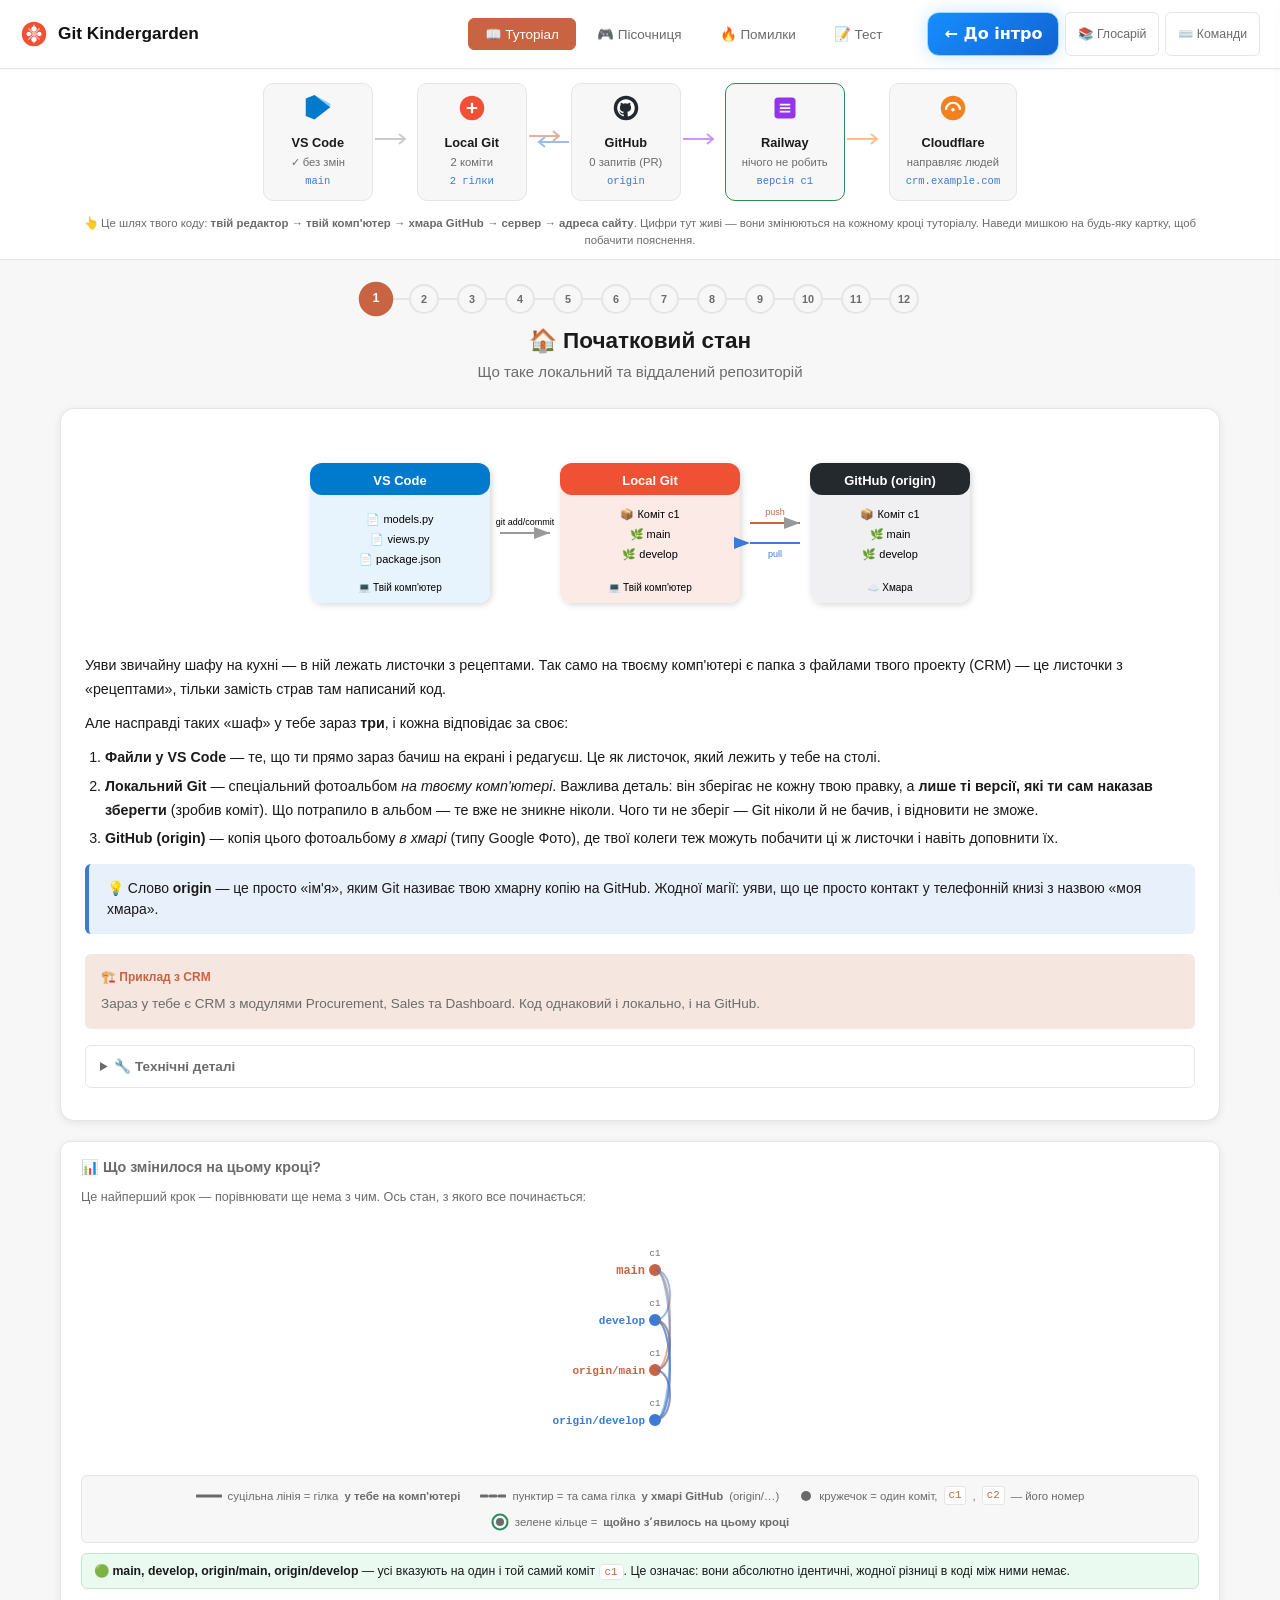
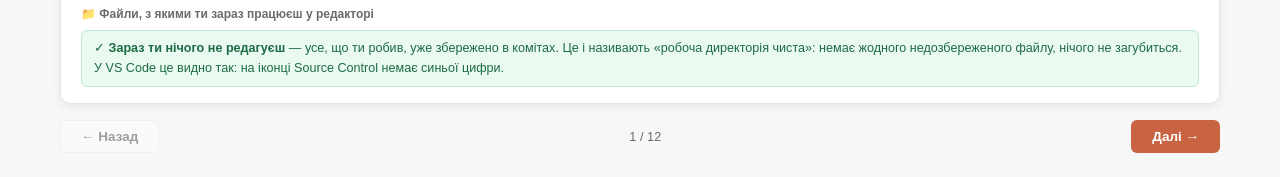
==== commit 37a5754d: "Keep showroom examples in one tab with blue intro return links" ====
--- a/web-course/public/examples/git-kindergarden/index.html
+++ b/web-course/public/examples/git-kindergarden/index.html
@@ -5,6 +5,7 @@
   <meta name="viewport" content="width=device-width, initial-scale=1.0">
   <title>Git Kindergarden — Від коду до деплою</title>
   <link rel="stylesheet" href="css/styles.css">
+  <link rel="stylesheet" href="../../assets/example-return.css">
 </head>
 <body>
 
@@ -32,7 +33,7 @@
     </nav>
 
     <div class="util-btns">
-      <a class="util-btn util-link" href="../../app.html#showroom">↩ До шоуруму</a>
+      <a class="util-btn util-link example-intro-link" href="../../index.html">← До інтро</a>
       <button class="util-btn" onclick="toggleGlossary()">📚 Глосарій</button>
       <button class="util-btn" onclick="toggleCheatsheet()">⌨️ Команди</button>
     </div>
--- a/web-course/public/assets/example-return.css
+++ b/web-course/public/assets/example-return.css
@@ -0,0 +1,4 @@
+.example-intro-link{display:inline-flex;align-items:center;justify-content:center;gap:8px;min-height:44px;padding:10px 16px;border:1px solid #9adaff;border-radius:12px;background:linear-gradient(135deg,#168eff,#1263d2);box-shadow:0 0 18px #168eff38;color:#fff;font:650 16px/1.25 'Segoe UI',system-ui,sans-serif;text-decoration:none;white-space:nowrap;touch-action:manipulation}
+.example-intro-link:hover{background:linear-gradient(135deg,#329fff,#1c75ed);color:#fff}
+.example-intro-link:focus-visible{outline:3px solid #bdefff;outline-offset:4px}
+@media(max-width:600px){.example-intro-link{padding:10px 12px;font-size:15px}}
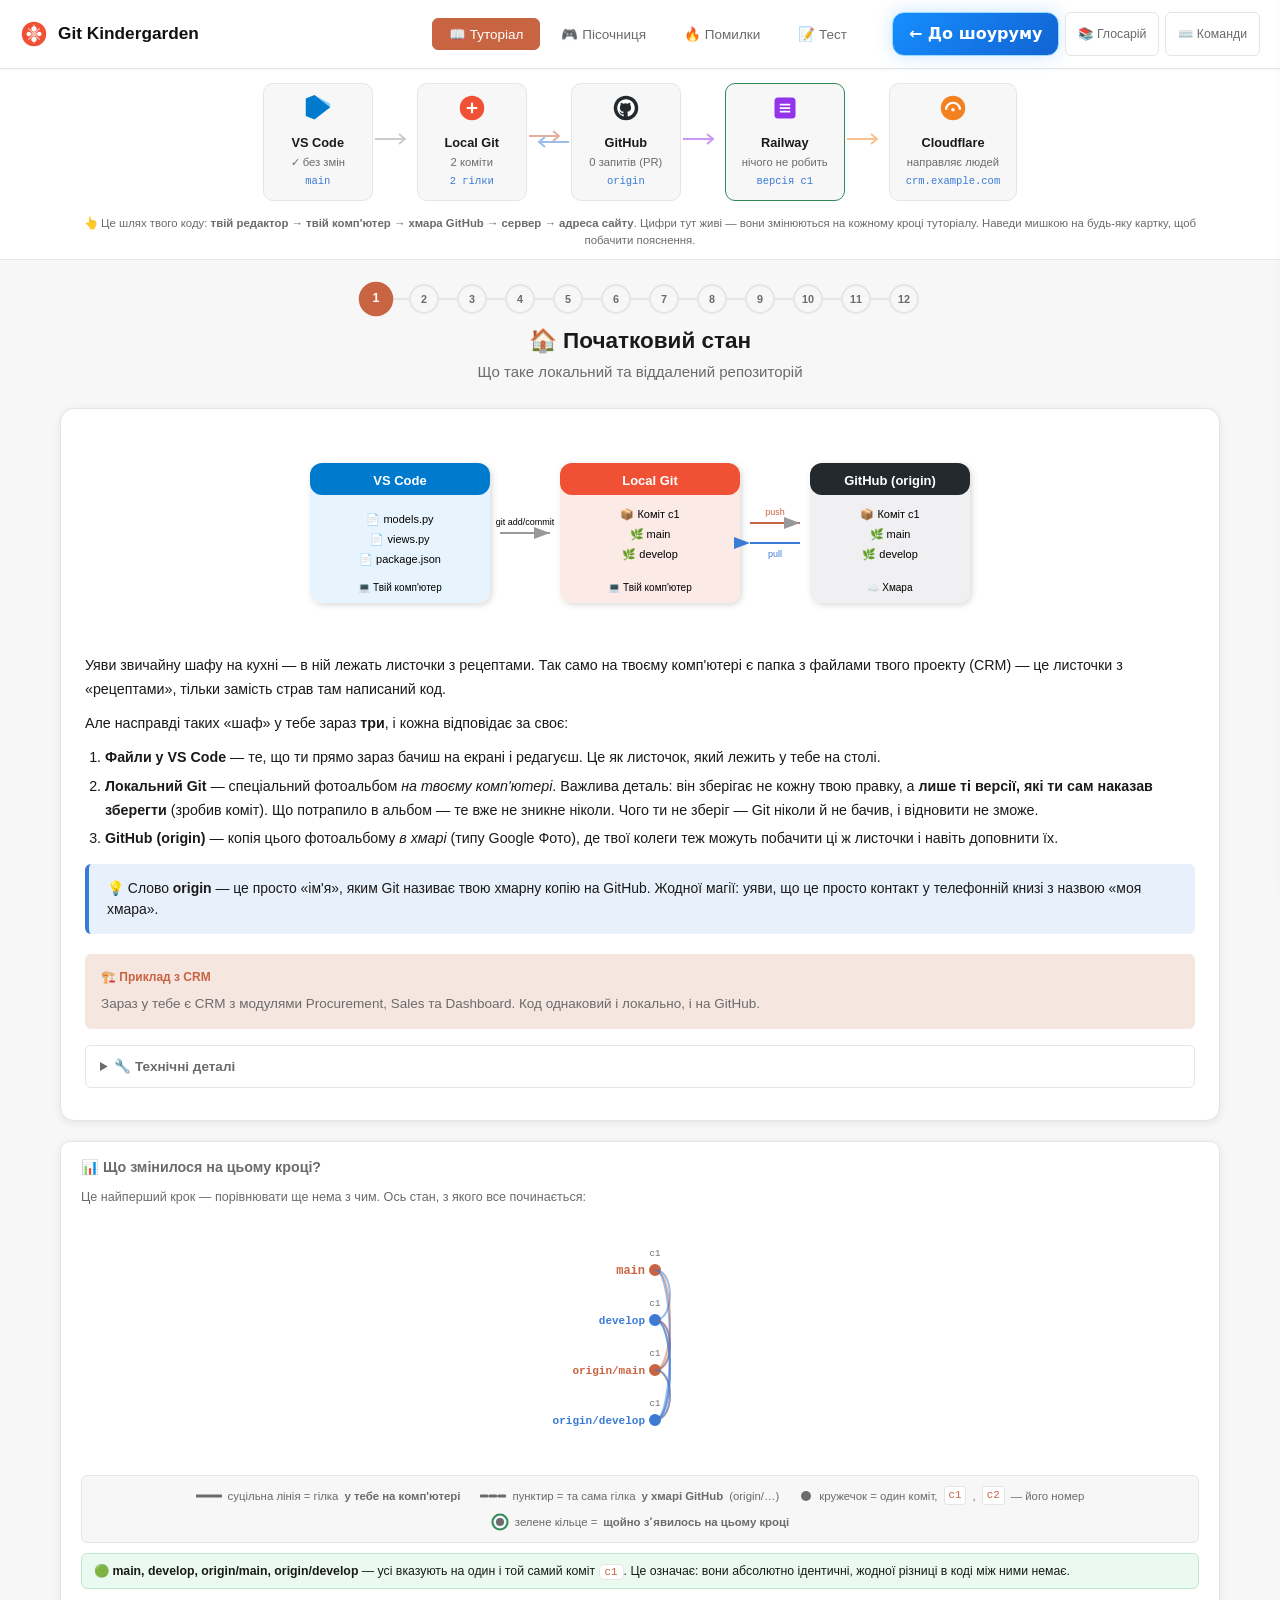
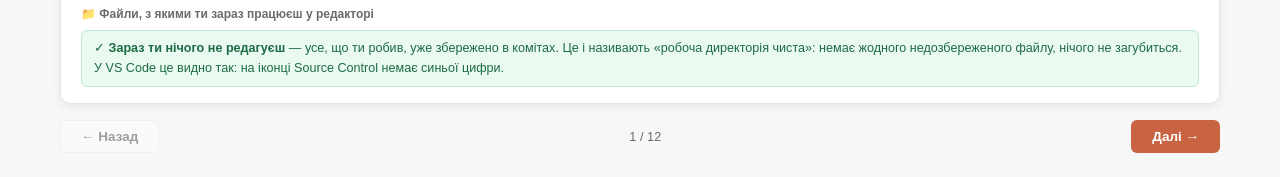
==== commit 7ce7899a: "Return showroom examples to the showroom instead of intro" ====
--- a/web-course/public/examples/git-kindergarden/index.html
+++ b/web-course/public/examples/git-kindergarden/index.html
@@ -33,7 +33,7 @@
     </nav>
 
     <div class="util-btns">
-      <a class="util-btn util-link example-intro-link" href="../../index.html">← До інтро</a>
+      <a class="util-btn util-link example-intro-link" href="../../app.html#showroom">← До шоуруму</a>
       <button class="util-btn" onclick="toggleGlossary()">📚 Глосарій</button>
       <button class="util-btn" onclick="toggleCheatsheet()">⌨️ Команди</button>
     </div>
